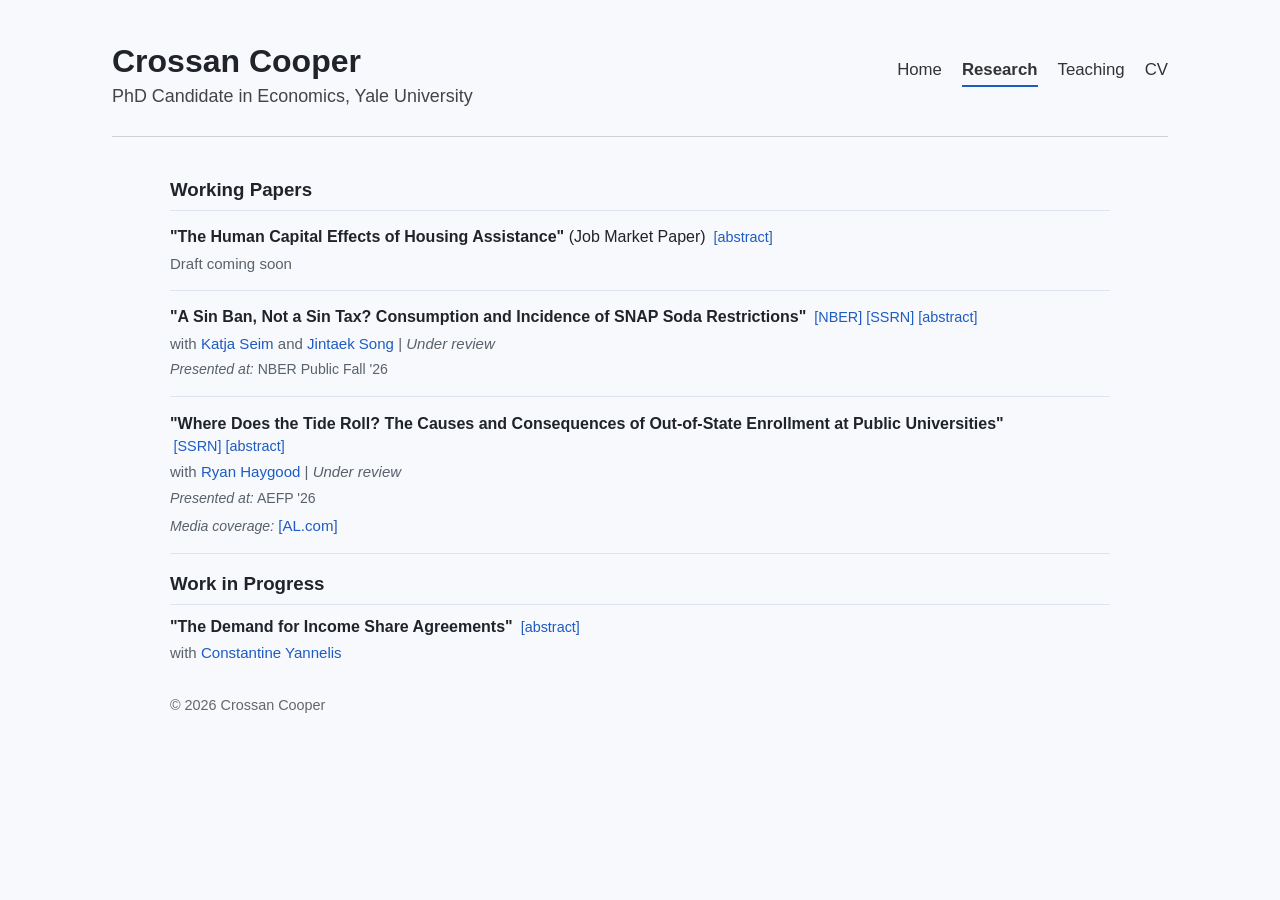
==== research.html @ 42e3dc93 "Update ISA abstract" ====
<!DOCTYPE html>
<html lang="en">
<head>
  <meta charset="UTF-8" />
  <meta name="viewport" content="width=device-width, initial-scale=1.0" />
  <meta name="description" content="Research by Crossan Cooper" />
  <title>Crossan Cooper | Research</title>
  <link rel="stylesheet" href="styles.css" />
</head>
<body>
  <div class="page-wrap">
    <header class="site-header">
      <div class="identity">
        <h1><a href="index.html">Crossan Cooper</a></h1>
        <p class="identity-title">PhD Candidate in Economics,<span class="title-break"> Yale University</span></p>
      </div>
      <nav class="top-nav">
        <a href="index.html">home</a>
        <a class="current" href="research.html">research</a>
        <a href="teaching.html">teaching</a>
        <a href="resumes/Cooper_Crossan_CV.pdf">CV</a>
      </nav>
    </header>

    <div class="header-rule"></div>

    <main class="main-content centered-content">
      <h3>Working Papers</h3>
      <ol class="paper-list">
        <li class="paper-item">
          <p class="paper-title">
            <strong>"The Human Capital Effects of Housing Assistance"</strong> (Job Market Paper)
            <span class="paper-links"><button class="abstract-toggle bracketed-link" type="button" aria-expanded="false" aria-controls="housing-abstract">[<span class="bracketed-link-label">abstract</span>]</button></span>
          </p>
          <p class="paper-meta">Draft coming soon</p>
          <p class="paper-abstract" id="housing-abstract" hidden>This paper estimates the impact of means-tested housing subsidies on children’s human capital accumulation and early adult outcomes. I link applications to public housing and housing voucher wait lists in New Haven, Connecticut, to statewide education, labor market, and criminal justice records, and exploit variation in when households reach the top of randomly-ordered wait lists as an instrument for childhood exposure to assistance. Receiving housing assistance significantly reduces school-reported homelessness and housing instability at younger ages and raises measures of early childhood development among boys. Housing assistance also improves longer-run outcomes. Each additional year of assistance raises high school graduation and college enrollment by 2 to 4 percentage points, and children that receive housing assistance are less likely to be convicted of a felony in early adulthood. To distinguish among mechanisms driving these results, I estimate short-run effects on school continuity, school quality, and adult labor supply. Finally, translating the attainment effects into predicted impacts on lifetime earnings and accounting for reductions in incarceration and sheltered homelessness, I calculate that providing housing assistance to a household with children produces roughly $2 in benefits per government dollar spent. Because of larger impacts on educational attainment, housing vouchers are more cost-effective than public housing units.</p>
        </li>

        <li class="paper-item">
          <p class="paper-title">
            <strong>"A Sin Ban, Not a Sin Tax? Consumption and Incidence of SNAP Soda Restrictions"</strong>
            <span class="paper-links"><a class="bracketed-link" href="https://www.nber.org/papers/w35739" target="_blank" rel="noreferrer">[<span class="bracketed-link-label">NBER</span>]</a> <a class="bracketed-link" href="https://papers.ssrn.com/sol3/papers.cfm?abstract_id=7428378" target="_blank" rel="noreferrer">[<span class="bracketed-link-label">SSRN</span>]</a> <button class="abstract-toggle bracketed-link" type="button" aria-expanded="false" aria-controls="snap-abstract">[<span class="bracketed-link-label">abstract</span>]</button></span>
          </p>
          <p class="paper-meta">with <a class="coauthor-link" href="https://som.yale.edu/faculty-research/faculty-directory/katja-seim" target="_blank" rel="noreferrer">Katja Seim</a> and <a class="coauthor-link" href="https://sites.google.com/view/songjintaek/home" target="_blank" rel="noreferrer">Jintaek Song</a> | <i>Under review</i></p>

          <p class="paper-abstract" id="snap-abstract" hidden>We study the first statewide restrictions on purchasing sweetened beverages and candy with Supplemental Nutrition Assistance Program (SNAP) benefits. Using a multi-retailer receipt panel and a stacked difference-in-differences design based on staggered
implementation in 2026, we find that SNAP households' spending on restricted products falls by 11 percent. Substitution is limited and asymmetric: in states where sweetened fruit drinks remain eligible, substitution toward them partly offsets a soda
decline, while candy restrictions reduce rather than increase purchases of still-eligible snacks. Calories and sugar from beverages and packaged snacks fall by 5 to 8 percent.
The response is not driven by changes in households' budget sets: shelf prices barely
change, and the loss of SNAP's sales tax exemption raises tax-inclusive prices by 1.9
percent. Additional evidence does not support nutrition signaling or checkout stigmas
as primary drivers of the response. Instead, spending declines across store types increase monotonically in households' pre-policy SNAP spending, consistent with households treating SNAP benefits and cash as non-fungible. Under nationwide adoption,
the restrictions impose an estimated $176 million in additional sales taxes on SNAP
participants - only 13 percent of payments under excise taxes calibrated to achieve
the same purchase reductions - and a back-of-the-envelope behavioral welfare calculation incorporating nutrition-related corrective benefits implies annual welfare gains of
approximately $1.1 billion.
</p>
          <p class="paper-meta paper-presentation"><span class="presentation-label">Presented at:</span> NBER Public Fall '26</p>
        </li>

        <li class="paper-item">
          <p class="paper-title">
            <strong>"Where Does the Tide Roll? The Causes and Consequences of Out-of-State Enrollment at Public Universities"</strong>
            <span class="paper-links"><a class="bracketed-link" href="https://papers.ssrn.com/sol3/papers.cfm?abstract_id=7562460" target="_blank" rel="noreferrer">[<span class="bracketed-link-label">SSRN</span>]</a> <button class="abstract-toggle bracketed-link" type="button" aria-expanded="false" aria-controls="tide-roll-abstract">[<span class="bracketed-link-label">abstract</span>]</button></span>
          </p>
          <p class="paper-meta">with <a class="coauthor-link" href="https://ryanhaygood.github.io/" target="_blank" rel="noreferrer">Ryan Haygood</a> | <i>Under review</i> </p>

          <p class="paper-abstract" id="tide-roll-abstract" hidden>Public flagship universities increasingly use nonresident tuition revenues to offset 
            declining state funding. Nationally, we find that public flagships facing lower state support enroll relatively more high-income nonresidents. 
            We then link two decades of University of Alabama (UA) commencement records to admissions office recruiting visits and individual employment histories. 
            These data allow us to document how universities pursue this revenue margin and to measure downstream effects on graduates and state budgets. We show 
            UA boosts high-income out-of-state demand through targeted recruitment visits: in a differences-in-differences design, new visits generate 8–10 percent 
            more future UA graduates. We then trace how nonresident enrollment redirects graduates across state labor markets. Using variation in the state-of-origin 
            composition of UA cohorts and a shift-share instrument constructed from origin states’ non-UA out-of-state enrollment rates, we estimate that every 100 
            out-of-state students cause 9–15 additional in-state students to leave the state after college. These patterns are consistent with peer effects operating 
            through expanded consideration sets and referral networks. The resulting fiscal losses to Alabama exceed the university's nonresident tuition margins. Finally, the 
            out-of-state expansion appears to support in-state degree production. A budget accounting exercise shows that UA’s out-of-state enrollment margins are 
            sufficient to cross-subsidize more than half of the in-state cohort, who receive an average annual subsidy of $13,000 per student.</p>
          <p class="paper-meta paper-presentation"><span class="presentation-label">Presented at:</span> AEFP '26</p>
          <p class="paper-meta paper-press"><span class="media-label">Media coverage:</span> <a class="media-link bracketed-link" href="https://www.al.com/news/2025/09/more-out-of-state-students-are-calling-the-university-of-alabama-home-at-peace.html" target="_blank" rel="noreferrer">[<span class="bracketed-link-label">AL.com</span>]</a></p>
        </li>
      </ol>

      <h3 class="compact-section-heading">Work in Progress</h3>
      <ol class="paper-list compact-paper-list">
        <li class="paper-item">
          <p class="paper-title">
            <strong>"The Demand for Income Share Agreements"</strong>
            <span class="paper-links"><button class="abstract-toggle bracketed-link" type="button" aria-expanded="false" aria-controls="isa-abstract">[<span class="bracketed-link-label">abstract</span>]</button></span>
          </p>
          <p class="paper-meta">with <a class="coauthor-link" href="https://www.yannelis.com/" target="_blank" rel="noreferrer">Constantine Yannelis</a></p>

          <p class="paper-abstract" id="isa-abstract" hidden>We study student demand for Income Share Agreements (ISAs), 
            a private alternative to federal income-based student loan repayment plans, 
            using proprietary application-level data covering more than 29,000 applications from prospective student borrowers. 
            To identify how the offered repayment rate affects demand, we exploit a sharp change in the provider’s pricing algorithm among a subset of applicants receiving an initial quote.
            Our estimates suggest substantial price sensitivity. We estimate that a 0.1-percentage-point increase in the share of income 
            owed to the provider - equivalent to around $220 in additional payments in expectation - reduces take-up by roughly 10%.
          </p>
        </li>
      </ol>
    </main>

    <footer>
      <p>&copy; <span id="year"></span> Crossan Cooper</p>
    </footer>
  </div>

  <script src="script.js"></script>
</body>
</html>
---- styles.css ----
* {
  box-sizing: border-box;
}

html,
body {
  margin: 0;
  padding: 0;
}

body {
  font-family: -apple-system, BlinkMacSystemFont, "Segoe UI", Roboto, Helvetica, Arial, sans-serif;
  color: #20242a;
  background: #f7f9fc;
  line-height: 1.55;
  font-size: 16px;
}

a {
  color: #1e5bc3;
  text-decoration: none;
  text-underline-offset: 0.16em;
}

a:hover,
a:focus {
  color: #17458f;
  text-decoration: underline;
}

.page-wrap {
  max-width: 1120px;
  margin: 0 auto;
  padding: 2.75rem 2rem 2rem;
}

.site-header {
  display: flex;
  justify-content: space-between;
  align-items: flex-start;
  gap: 1.5rem;
}

.identity h1 {
  margin: 0;
  font-size: clamp(1.55rem, 2.5vw, 2.2rem);
  line-height: 1.1;
  color: #20242a;
  font-weight: 700;
}

.identity h1 a {
  color: inherit;
  text-decoration: none;
}

.identity h1 a:hover,
.identity h1 a:focus {
  color: #1e5bc3;
  text-decoration: none;
}

.identity p {
  margin: 0.4rem 0 0;
  font-size: clamp(0.95rem, 1.4vw, 1.35rem);
  line-height: 1.2;
  color: #444;
}

.identity-title {
  white-space: nowrap;
}

.title-break {
  white-space: nowrap;
}

.top-nav {
  margin-left: auto;
  padding-top: 0.8rem;
  display: flex;
  flex-wrap: wrap;
  justify-content: flex-end;
  row-gap: 0.25rem;
}

.top-nav a {
  text-decoration: none;
  margin-left: 1.25rem;
  padding-bottom: 0.16rem;
  border-bottom: 2px solid transparent;
  font-size: clamp(1.05rem, 1.1vw, 1.35rem);
  color: #333;
  text-transform: capitalize;
}

.top-nav a:hover,
.top-nav a:focus {
  border-bottom-color: #9db4d8;
  color: #1e5bc3;
  text-decoration: none;
}

.top-nav a.current {
  text-decoration: none;
  font-weight: 600;
  border-bottom-color: #1e5bc3;
}

.header-rule {
  margin-top: 1.8rem;
  border-bottom: 1px solid #cfd3d7;
}

.main-content {
  max-width: 940px;
  margin: 0 auto;
  padding-top: 1.6rem;
}

.main-content.centered-content {
  margin: 0 auto;
}

.home-intro {
  display: grid;
  grid-template-columns: 290px minmax(0, 1fr);
  gap: clamp(2rem, 6vw, 5rem);
  align-items: start;
}

.home-intro img {
  width: 290px;
  height: auto;
  object-fit: cover;
  display: block;
  border: 1px solid #d8e1ef;
  box-shadow: 0 10px 24px rgba(32, 36, 42, 0.08);
}

.contact-list {
  list-style: none;
  margin: 0.85rem 0 0;
  padding: 0;
  display: flex;
  flex-wrap: wrap;
  gap: 0.2rem 0.75rem;
  align-items: center;
}

.contact-list li {
  margin: 0;
}

.contact-list li:not(:last-child)::after {
  content: "";
  display: inline-block;
  width: 3px;
  height: 3px;
  margin-left: 0.75rem;
  border-radius: 50%;
  background: #9aa3ad;
  vertical-align: middle;
}

.home-copy {
  max-width: 34rem;
  padding-top: 0.1rem;
}

main h2,
main h3,
main h4 {
  margin: 0 0 0.45rem;
  line-height: 1.3;
  color: #20242a;
}

main h3,
main h4 {
  margin-top: 1rem;
}

main p,
main ul,
main ol {
  margin: 0 0 0.7rem;
}

main ul,
main ol {
  padding-left: 1.25rem;
}

footer {
  max-width: 940px;
  margin: 1.4rem auto 0;
  color: #666;
  font-size: 0.9rem;
}

.paper-list {
  list-style: none;
  margin: 0 0 1.15rem;
  padding: 0;
}

.paper-list > .paper-item {
  list-style: none;
  padding: 0.95rem 0;
  border-top: 1px solid #dfe5ee;
}

.paper-list .paper-item:last-child {
  border-bottom: 1px solid #dfe5ee;
}

.compact-section-heading {
  padding-bottom: 0.45rem;
  border-bottom: 1px solid #dfe5ee;
}

.compact-paper-list {
  margin-top: 0.15rem;
}

.compact-paper-list > .paper-item {
  padding: 0.25rem 0 0.45rem;
  border-top: 0;
}

.compact-paper-list > .paper-item:last-child {
  border-bottom: 0;
}

.paper-title,
.paper-meta {
  margin: 0;
}

.paper-title {
  line-height: 1.4;
}

.paper-meta {
  margin-top: 0.2rem;
  color: #59616c;
  font-size: 0.94rem;
}

.paper-presentation,
.paper-press {
  margin-top: 0.25rem;
}

/* Keep conference names small, with italics limited to the metadata labels. */
.paper-presentation,
.media-label {
  font-size: 0.88rem;
}

.presentation-label,
.media-label {
  font-style: italic;
}

.coauthor-link {
  text-decoration: none;
}

.media-link {
  text-decoration: none;
}

.paper-links {
  display: inline;
  margin-left: 0.22rem;
  white-space: nowrap;
  font-size: 0.9rem;
  font-weight: 400;
}

.paper-links a {
  text-decoration: none;
}

.abstract-toggle {
  display: inline;
  margin: 0;
  padding: 0;
  border: 0;
  background: transparent;
  color: #1e5bc3;
  font: inherit;
  line-height: inherit;
  text-decoration: none;
  cursor: pointer;
}

.abstract-toggle:hover,
.abstract-toggle:focus {
  color: #17458f;
  text-decoration: underline;
  text-underline-offset: 0.16em;
}

.abstract-toggle:focus {
  outline: 2px solid #9db4d8;
  outline-offset: 3px;
}

.bracketed-link:hover,
.bracketed-link:focus {
  text-decoration: none;
}

.bracketed-link:hover .bracketed-link-label,
.bracketed-link:focus .bracketed-link-label {
  text-decoration: underline;
  text-underline-offset: 0.16em;
}

.paper-abstract {
  margin-top: 0.35rem;
  margin-bottom: 0.75rem;
  padding: 0.75rem 0.9rem;
  border: 1px solid #d8e1ef;
  border-left: 3px solid #9db4d8;
  border-radius: 4px;
  background: #f6f8fb;
  font-size: 0.92rem;
  color: #555;
}

.teaching-section {
  margin-top: 1.15rem;
}

.course-list {
  margin: 0.2rem 0 1.25rem;
}

.course-item {
  padding: 0.65rem 0;
  border-bottom: 1px solid #e3e8ef;
}

.course-item:last-child {
  border-bottom: 0;
}

.course-title,
.course-meta {
  margin: 0;
}

.course-title {
  line-height: 1.4;
}

.course-meta {
  margin-top: 0.18rem;
  color: #59616c;
  font-size: 0.94rem;
}

.comment-list {
  display: grid;
  gap: 0.65rem;
  margin-top: 0.75rem;
}

.student-comment {
  margin: 0;
  padding: 0.65rem 0.85rem;
  border-left: 3px solid #9db4d8;
  background: #f6f8fb;
  color: #4f5863;
  font-size: 0.95rem;
  line-height: 1.5;
}

@media (max-width: 980px) {
  .page-wrap {
    padding: 1.25rem 1rem 1.5rem;
  }

  .site-header {
    flex-direction: column;
    align-items: center;
    gap: 0.6rem;
  }

  .identity {
    text-align: center;
  }

  .top-nav {
    padding-top: 0;
    width: 100%;
    text-align: center;
    justify-content: center;
  }

  .top-nav a {
    margin-left: 0.5rem;
    margin-right: 0.5rem;
    font-size: 1.15rem;
  }

  .header-rule {
    margin-top: 1rem;
  }

  .home-intro {
    grid-template-columns: 1fr;
    gap: 1rem;
  }

  .home-media {
    text-align: center;
  }

  .home-intro img {
    margin: 0 auto;
  }

  .contact-list {
    justify-content: center;
    text-align: center;
  }
}

@media (max-width: 720px) {
  .identity-title {
    white-space: normal;
  }

  .title-break {
    display: block;
  }

  .home-intro img {
    width: 240px;
    height: auto;
  }
}
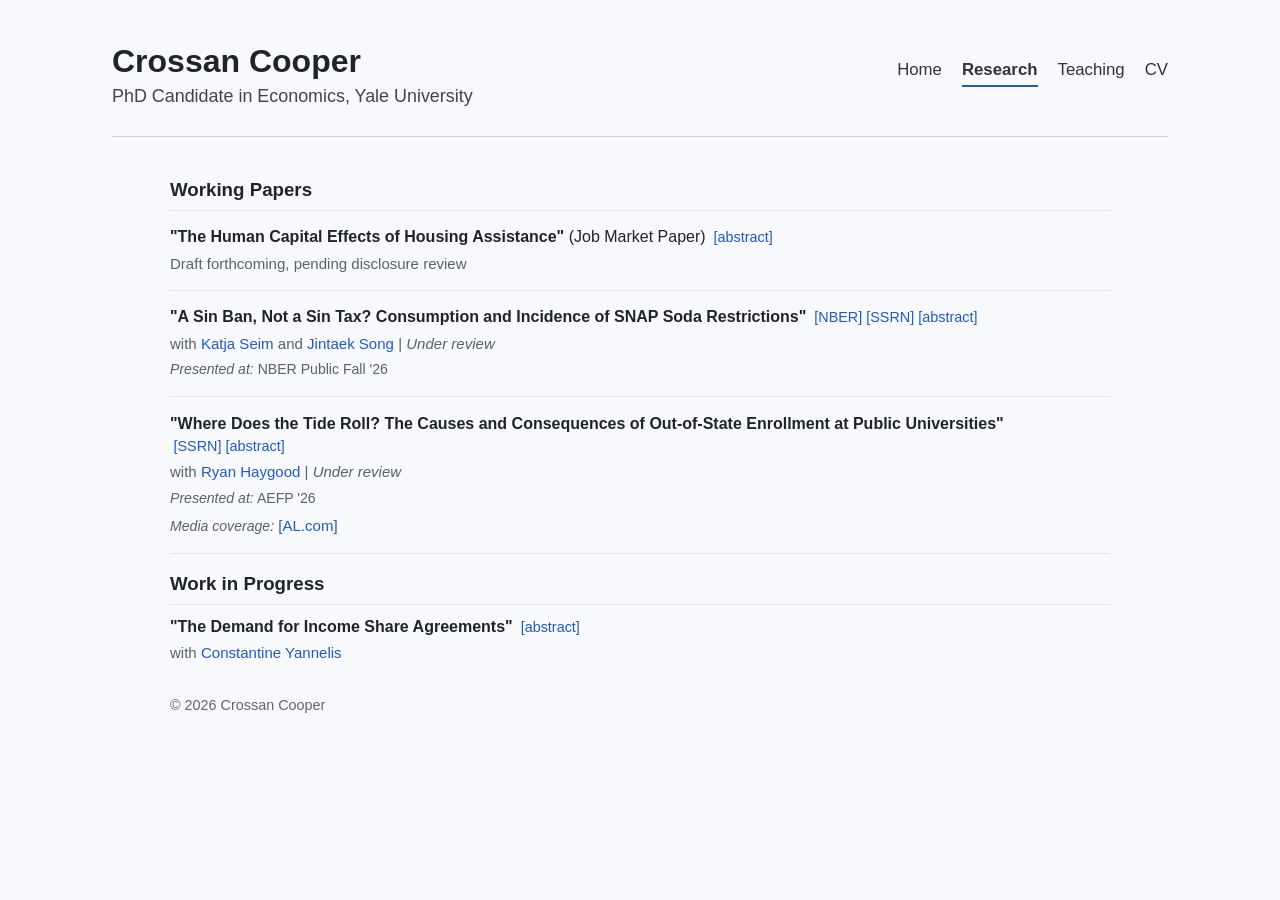
==== commit 0df2a8a8: "Edited JMP" ====
--- a/research.html
+++ b/research.html
@@ -32,7 +32,7 @@
             <strong>"The Human Capital Effects of Housing Assistance"</strong> (Job Market Paper)
             <span class="paper-links"><button class="abstract-toggle bracketed-link" type="button" aria-expanded="false" aria-controls="housing-abstract">[<span class="bracketed-link-label">abstract</span>]</button></span>
           </p>
-          <p class="paper-meta">Draft coming soon</p>
+          <p class="paper-meta">Draft forthcoming, pending disclosure review</p>
           <p class="paper-abstract" id="housing-abstract" hidden>This paper estimates the impact of means-tested housing subsidies on children’s human capital accumulation and early adult outcomes. I link applications to public housing and housing voucher wait lists in New Haven, Connecticut, to statewide education, labor market, and criminal justice records, and exploit variation in when households reach the top of randomly-ordered wait lists as an instrument for childhood exposure to assistance. Receiving housing assistance significantly reduces school-reported homelessness and housing instability at younger ages and raises measures of early childhood development among boys. Housing assistance also improves longer-run outcomes. Each additional year of assistance raises high school graduation and college enrollment by 2 to 4 percentage points, and children that receive housing assistance are less likely to be convicted of a felony in early adulthood. To distinguish among mechanisms driving these results, I estimate short-run effects on school continuity, school quality, and adult labor supply. Finally, translating the attainment effects into predicted impacts on lifetime earnings and accounting for reductions in incarceration and sheltered homelessness, I calculate that providing housing assistance to a household with children produces roughly $2 in benefits per government dollar spent. Because of larger impacts on educational attainment, housing vouchers are more cost-effective than public housing units.</p>
         </li>
 
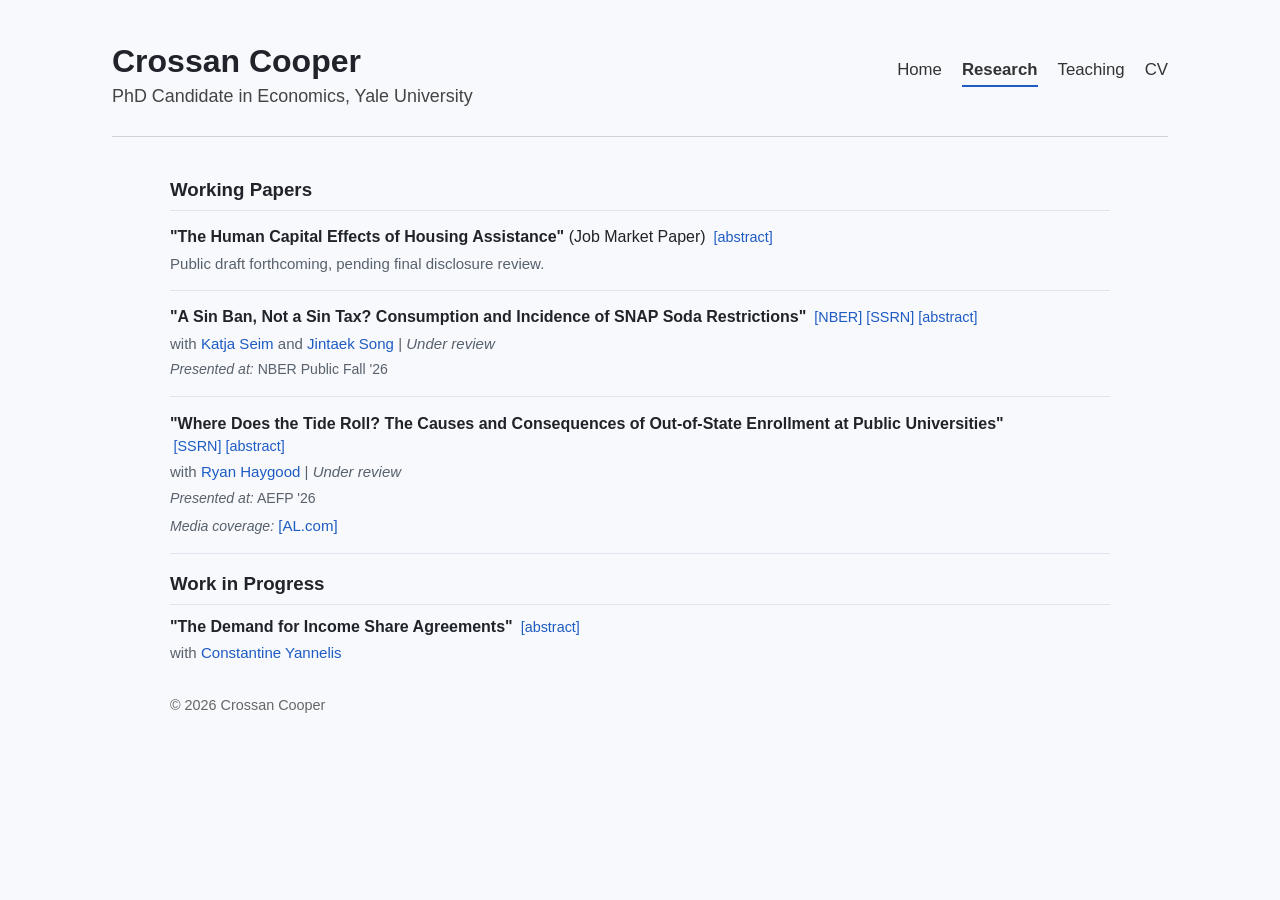
==== commit 7428120d: "Small updates" ====
--- a/research.html
+++ b/research.html
@@ -32,8 +32,8 @@
             <strong>"The Human Capital Effects of Housing Assistance"</strong> (Job Market Paper)
             <span class="paper-links"><button class="abstract-toggle bracketed-link" type="button" aria-expanded="false" aria-controls="housing-abstract">[<span class="bracketed-link-label">abstract</span>]</button></span>
           </p>
-          <p class="paper-meta">Draft forthcoming, pending disclosure review</p>
-          <p class="paper-abstract" id="housing-abstract" hidden>This paper estimates the impact of means-tested housing subsidies on children’s human capital accumulation and early adult outcomes. I link applications to public housing and housing voucher wait lists in New Haven, Connecticut, to statewide education, labor market, and criminal justice records, and exploit variation in when households reach the top of randomly-ordered wait lists as an instrument for childhood exposure to assistance. Receiving housing assistance significantly reduces school-reported homelessness and housing instability at younger ages and raises measures of early childhood development among boys. Housing assistance also improves longer-run outcomes. Each additional year of assistance raises high school graduation and college enrollment by 2 to 4 percentage points, and children that receive housing assistance are less likely to be convicted of a felony in early adulthood. To distinguish among mechanisms driving these results, I estimate short-run effects on school continuity, school quality, and adult labor supply. Finally, translating the attainment effects into predicted impacts on lifetime earnings and accounting for reductions in incarceration and sheltered homelessness, I calculate that providing housing assistance to a household with children produces roughly $2 in benefits per government dollar spent. Because of larger impacts on educational attainment, housing vouchers are more cost-effective than public housing units.</p>
+          <p class="paper-meta">Public draft forthcoming, pending final disclosure review.</p>
+          <p class="paper-abstract" id="housing-abstract" hidden>This paper estimates the impact of means-tested housing subsidies on children’s human capital accumulation and early adult outcomes. I link applications to public housing and housing voucher wait lists from a large Public Housing Agency to statewide education, labor market, and criminal justice records, and exploit variation in when households reach the top of randomly-ordered wait lists as an instrument for childhood exposure to assistance. Receiving housing assistance significantly reduces school-reported homelessness and housing instability at younger ages and raises measures of early childhood development among boys. Housing assistance also improves longer-run outcomes. Each additional year of assistance raises high school graduation and college enrollment by 2 to 4 percentage points, and children that receive housing assistance are less likely to be convicted of a felony in early adulthood. To distinguish among mechanisms driving these results, I estimate short-run effects on school continuity, school quality, and adult labor supply. Finally, translating the attainment effects into predicted impacts on lifetime earnings and accounting for reductions in incarceration and sheltered homelessness, I calculate that providing housing assistance to a household with children produces roughly $2 in benefits per government dollar spent. Because of larger impacts on educational attainment, housing vouchers are more cost-effective than public housing units.</p>
         </li>
 
         <li class="paper-item">
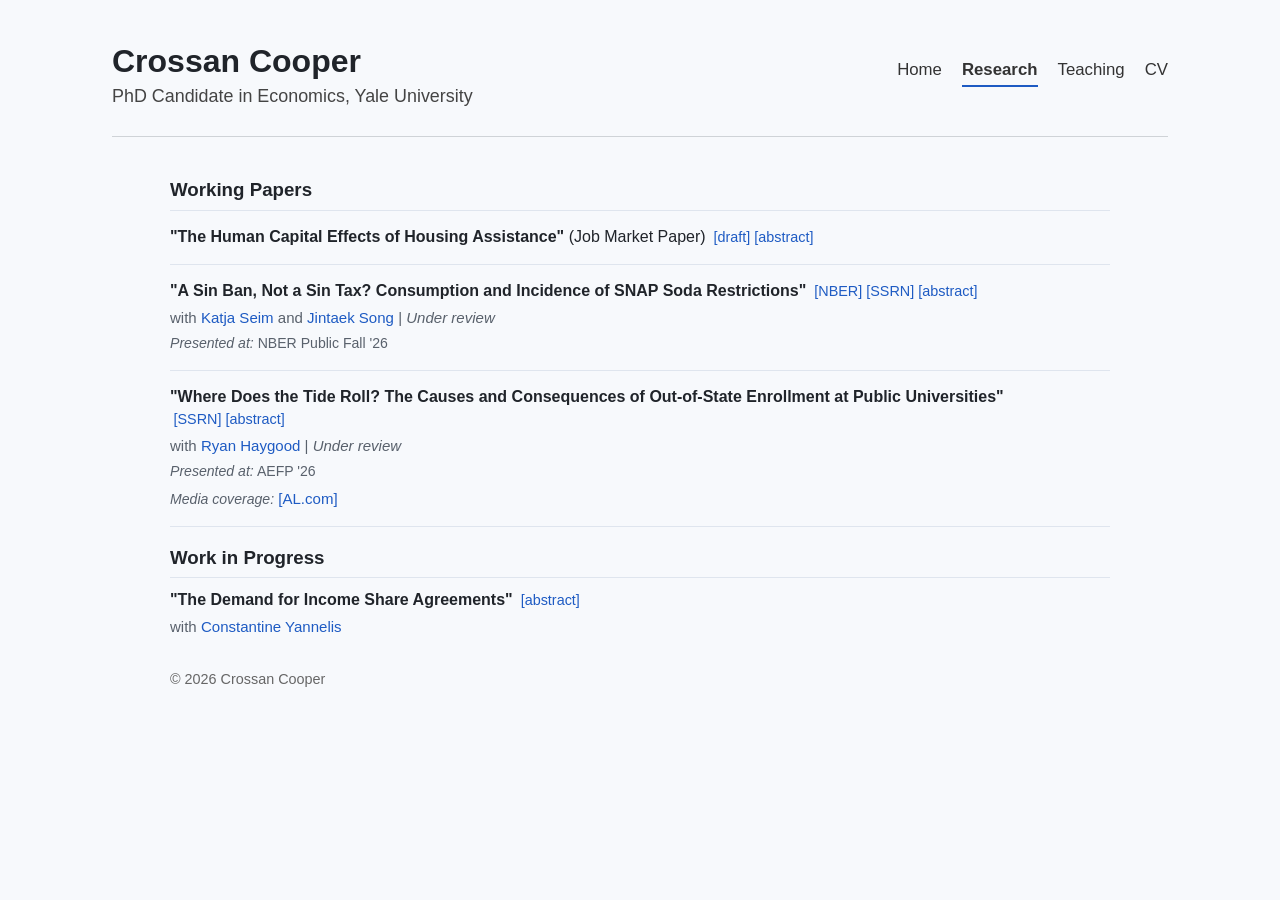
==== commit 27c6ec4e: "Updated JMP" ====
--- a/research.html
+++ b/research.html
@@ -30,10 +30,9 @@
         <li class="paper-item">
           <p class="paper-title">
             <strong>"The Human Capital Effects of Housing Assistance"</strong> (Job Market Paper)
-            <span class="paper-links"><button class="abstract-toggle bracketed-link" type="button" aria-expanded="false" aria-controls="housing-abstract">[<span class="bracketed-link-label">abstract</span>]</button></span>
+            <span class="paper-links"><a class="bracketed-link" href="Cooper_JMP_Public.pdf">[<span class="bracketed-link-label">draft</span>]</a> <button class="abstract-toggle bracketed-link" type="button" aria-expanded="false" aria-controls="housing-abstract">[<span class="bracketed-link-label">abstract</span>]</button></span>
           </p>
-          <p class="paper-meta">Public draft forthcoming, pending final disclosure review.</p>
-          <p class="paper-abstract" id="housing-abstract" hidden>This paper estimates the impact of means-tested housing subsidies on children’s human capital accumulation and early adult outcomes. I link applications to public housing and housing voucher wait lists from a large Public Housing Agency to statewide education, labor market, and criminal justice records, and exploit variation in when households reach the top of randomly-ordered wait lists as an instrument for childhood exposure to assistance. Receiving housing assistance significantly reduces school-reported homelessness and housing instability at younger ages and raises measures of early childhood development among boys. Housing assistance also improves longer-run outcomes. Each additional year of assistance raises high school graduation and college enrollment by 2 to 4 percentage points, and children that receive housing assistance are less likely to be convicted of a felony in early adulthood. To distinguish among mechanisms driving these results, I estimate short-run effects on school continuity, school quality, and adult labor supply. Finally, translating the attainment effects into predicted impacts on lifetime earnings and accounting for reductions in incarceration and sheltered homelessness, I calculate that providing housing assistance to a household with children produces roughly $2 in benefits per government dollar spent. Because of larger impacts on educational attainment, housing vouchers are more cost-effective than public housing units.</p>
+          <p class="paper-abstract" id="housing-abstract" hidden>This paper estimates the impact of means-tested housing subsidies on children’s human capital accumulation and early adult outcomes. I link applications to public housing and housing voucher wait lists in New Haven, Connecticut to statewide education, labor market, and criminal justice records, and exploit variation in when households reach the top of randomly-ordered wait lists as an instrument for childhood exposure to assistance. Receiving housing assistance significantly reduces school-reported homelessness and housing instability at younger ages and raises measures of early childhood development among boys. Housing assistance also improves longer-run outcomes. Each additional year of assistance raises high school graduation and college enrollment by 2 to 4 percentage points, and children that receive housing assistance are less likely to be convicted of a felony in early adulthood. To distinguish among mechanisms driving these results, I estimate short-run effects on school continuity, school quality, and adult labor supply. Finally, translating the attainment effects into predicted impacts on lifetime earnings and accounting for reductions in incarceration and sheltered homelessness, I calculate that providing housing assistance to a household with children produces roughly $2 in benefits per government dollar spent. Because of larger impacts on educational attainment, housing vouchers are more cost-effective than public housing units.</p>
         </li>
 
         <li class="paper-item">
@@ -93,9 +92,9 @@
           <p class="paper-abstract" id="isa-abstract" hidden>We study student demand for Income Share Agreements (ISAs), 
             a private alternative to federal income-based student loan repayment plans, 
             using proprietary application-level data covering more than 29,000 applications from prospective student borrowers. 
-            To identify how the offered repayment rate affects demand, we exploit a sharp change in the provider’s pricing algorithm among a subset of applicants receiving an initial quote.
-            Our estimates suggest substantial price sensitivity. We estimate that a 0.1-percentage-point increase in the share of income 
-            owed to the provider - equivalent to around $220 in additional payments in expectation - reduces take-up by roughly 10%.
+            To identify how the offered repayment rate affects demand, we exploit a sharp change in the provider’s pricing algorithm among a subset of applicants receiving an initial quote, and
+            we construct a machine learning model to measure applicants' exposure to change in the pricing algorithm. Using this exposure measure as an instrument, we estimate that a 0.1-percentage-point increase in the share of income 
+            owed to the provider - equivalent to around $230 in additional payments in expectation - reduces take-up by roughly 10%.
           </p>
         </li>
       </ol>
